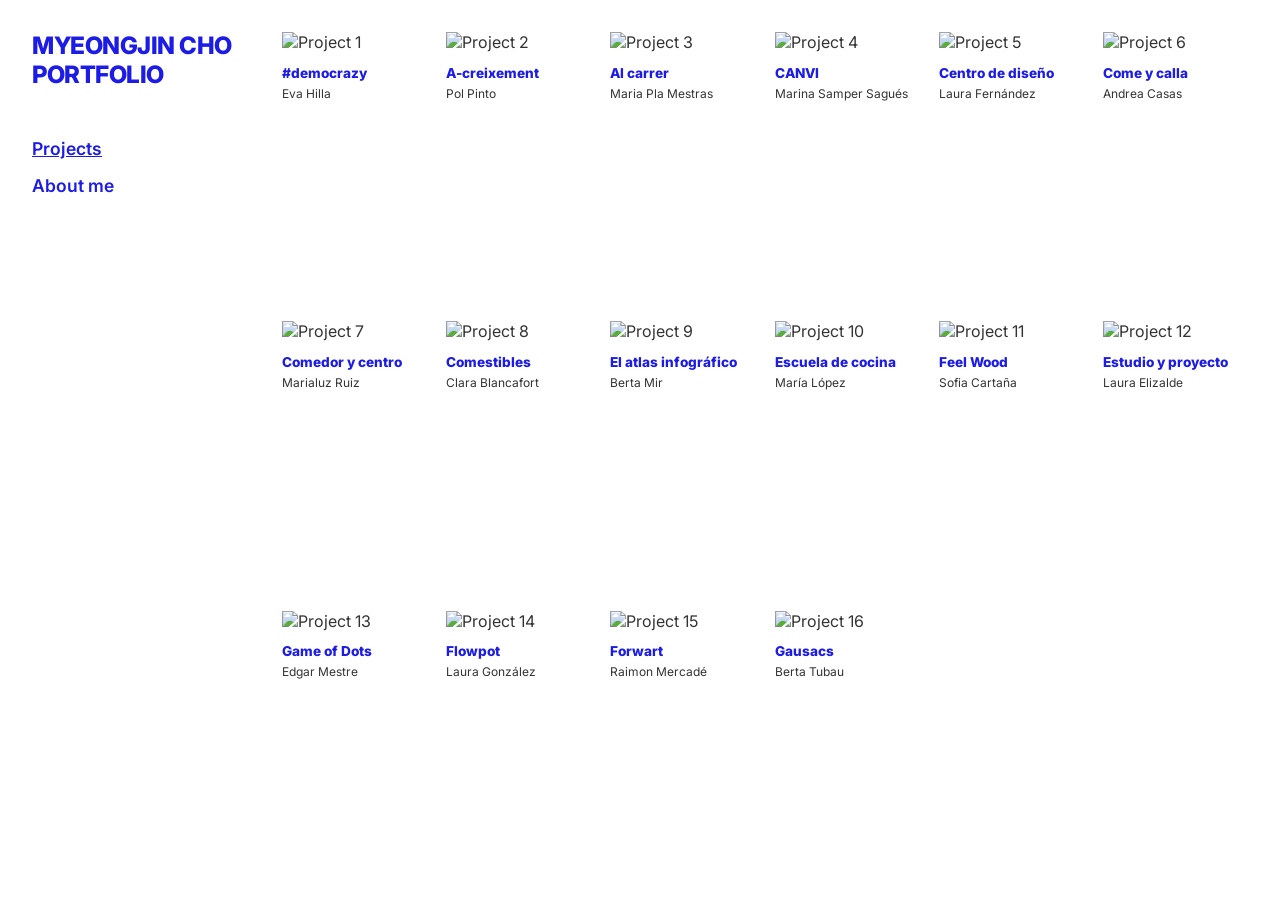
==== index.html @ 933371d0 "Initial commit" ====
<!DOCTYPE html>
<html lang="en">
<head>
  <meta charset="UTF-8">
  <meta name="viewport" content="width=device-width, initial-scale=1.0">
  <title>Myeongjin Cho Portfolio</title>
  <link rel="stylesheet" href="style.css">
  <link href="https://fonts.googleapis.com/css2?family=Inter:wght@400;600;800&display=swap" rel="stylesheet">
</head>
<body>
  <div class="container">
    <aside class="sidebar">
      <h1 class="logo">Myeongjin Cho<br>Portfolio</h1>
      <nav class="nav-menu">
        <a href="#" class="nav-link active">Projects</a>
        <a href="#" class="nav-link">About me</a>
      </nav>
    </aside>

    <main class="gallery">
      <!-- Generate some dummy grid items -->
      <div class="grid-item"><img src="https://picsum.photos/id/1015/300/400" alt="Project 1"><p class="project-title">#democrazy</p><p class="project-author">Eva Hilla</p></div>
      <div class="grid-item"><img src="https://picsum.photos/id/1016/300/300" alt="Project 2"><p class="project-title">A-creixement</p><p class="project-author">Pol Pinto</p></div>
      <div class="grid-item"><img src="https://picsum.photos/id/1025/300/250" alt="Project 3"><p class="project-title">Al carrer</p><p class="project-author">Maria Pla Mestras</p></div>
      <div class="grid-item"><img src="https://picsum.photos/id/1027/300/450" alt="Project 4"><p class="project-title">CANVI</p><p class="project-author">Marina Samper Sagués</p></div>
      <div class="grid-item"><img src="https://picsum.photos/id/103/300/200" alt="Project 5"><p class="project-title">Centro de diseño</p><p class="project-author">Laura Fernández</p></div>
      <div class="grid-item"><img src="https://picsum.photos/id/1035/300/300" alt="Project 6"><p class="project-title">Come y calla</p><p class="project-author">Andrea Casas</p></div>
      <div class="grid-item"><img src="https://picsum.photos/id/1039/300/350" alt="Project 7"><p class="project-title">Comedor y centro</p><p class="project-author">Marialuz Ruiz</p></div>
      <div class="grid-item"><img src="https://picsum.photos/id/1043/300/250" alt="Project 8"><p class="project-title">Comestibles</p><p class="project-author">Clara Blancafort</p></div>
      <div class="grid-item"><img src="https://picsum.photos/id/1044/300/500" alt="Project 9"><p class="project-title">El atlas infográfico</p><p class="project-author">Berta Mir</p></div>
      <div class="grid-item"><img src="https://picsum.photos/id/1047/300/300" alt="Project 10"><p class="project-title">Escuela de cocina</p><p class="project-author">María López</p></div>
      <div class="grid-item"><img src="https://picsum.photos/id/1048/300/400" alt="Project 11"><p class="project-title">Feel Wood</p><p class="project-author">Sofia Cartaña</p></div>
      <div class="grid-item"><img src="https://picsum.photos/id/1053/300/300" alt="Project 12"><p class="project-title">Estudio y proyecto</p><p class="project-author">Laura Elizalde</p></div>
      <div class="grid-item"><img src="https://picsum.photos/id/1058/300/350" alt="Project 13"><p class="project-title">Game of Dots</p><p class="project-author">Edgar Mestre</p></div>
      <div class="grid-item"><img src="https://picsum.photos/id/1062/300/200" alt="Project 14"><p class="project-title">Flowpot</p><p class="project-author">Laura González</p></div>
      <div class="grid-item"><img src="https://picsum.photos/id/1066/300/450" alt="Project 15"><p class="project-title">Forwart</p><p class="project-author">Raimon Mercadé</p></div>
      <div class="grid-item"><img src="https://picsum.photos/id/1074/300/300" alt="Project 16"><p class="project-title">Gausacs</p><p class="project-author">Berta Tubau</p></div>
    </main>
  </div>
  <script src="script.js"></script>
</body>
</html>
---- style.css ----
:root {
  --primary-blue: #1C1CE6;
  /* Bold blue color from reference */
  --bg-white: #FFFFFF;
  --text-dark: #333333;
}

* {
  box-sizing: border-box;
  margin: 0;
  padding: 0;
}

body {
  font-family: 'Inter', -apple-system, BlinkMacSystemFont, "Segoe UI", Roboto, Helvetica, Arial, sans-serif;
  background-color: var(--bg-white);
  color: var(--text-dark);
}

.container {
  display: flex;
  min-height: 100vh;
  padding: 2rem;
  max-width: 1400px;
  margin: 0 auto;
}

/* Sidebar */
.sidebar {
  width: 250px;
  flex-shrink: 0;
  position: sticky;
  top: 2rem;
  height: max-content;
  padding-right: 2rem;
}

.logo {
  color: var(--primary-blue);
  font-size: 1.5rem;
  font-weight: 800;
  line-height: 1.2;
  margin-bottom: 3rem;
  text-transform: uppercase;
  letter-spacing: -0.5px;
}

.nav-menu {
  display: flex;
  flex-direction: column;
  gap: 1rem;
}

.nav-link {
  text-decoration: none;
  color: var(--primary-blue);
  font-size: 1.1rem;
  font-weight: 600;
  transition: opacity 0.2s;
}

.nav-link:hover {
  opacity: 0.7;
}

.nav-link.active {
  text-decoration: underline;
}

/* Gallery Grid */
.gallery {
  flex-grow: 1;
  display: grid;
  grid-template-columns: repeat(auto-fill, minmax(130px, 1fr));
  gap: 2rem 1.2rem;
  align-items: start;
}

.grid-item {
  display: flex;
  flex-direction: column;
}

.grid-item img {
  width: 100%;
  height: auto;
  object-fit: contain;
  margin-bottom: 0.8rem;
  transition: transform 0.2s ease;
}

.grid-item img:hover {
  transform: translateY(-5px);
}

.project-title {
  color: var(--primary-blue);
  font-weight: 800;
  font-size: 0.85rem;
  line-height: 1.3;
  margin-bottom: 0.2rem;
}

.project-author {
  color: var(--text-dark);
  font-size: 0.75rem;
  font-weight: 400;
}

/* Responsive adjustments */
@media (max-width: 768px) {
  .container {
    flex-direction: column;
  }

  .sidebar {
    width: 100%;
    position: static;
    margin-bottom: 2rem;
  }
}
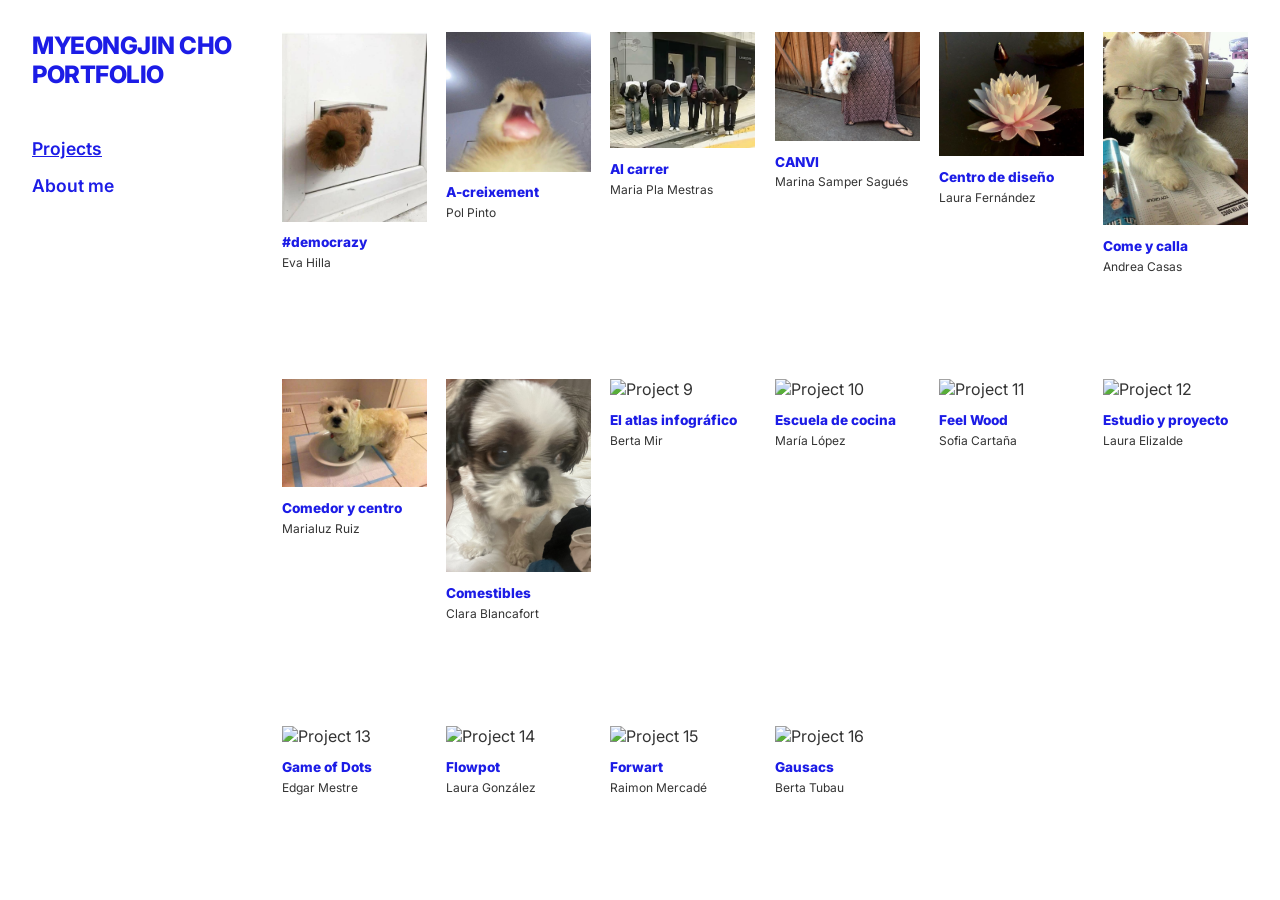
==== commit 67bd6fc6: "change sources" ====
--- a/index.html
+++ b/index.html
@@ -1,5 +1,6 @@
 <!DOCTYPE html>
 <html lang="en">
+
 <head>
   <meta charset="UTF-8">
   <meta name="viewport" content="width=device-width, initial-scale=1.0">
@@ -7,6 +8,7 @@
   <link rel="stylesheet" href="style.css">
   <link href="https://fonts.googleapis.com/css2?family=Inter:wght@400;600;800&display=swap" rel="stylesheet">
 </head>
+
 <body>
   <div class="container">
     <aside class="sidebar">
@@ -19,24 +21,73 @@
 
     <main class="gallery">
       <!-- Generate some dummy grid items -->
-      <div class="grid-item"><img src="https://picsum.photos/id/1015/300/400" alt="Project 1"><p class="project-title">#democrazy</p><p class="project-author">Eva Hilla</p></div>
-      <div class="grid-item"><img src="https://picsum.photos/id/1016/300/300" alt="Project 2"><p class="project-title">A-creixement</p><p class="project-author">Pol Pinto</p></div>
-      <div class="grid-item"><img src="https://picsum.photos/id/1025/300/250" alt="Project 3"><p class="project-title">Al carrer</p><p class="project-author">Maria Pla Mestras</p></div>
-      <div class="grid-item"><img src="https://picsum.photos/id/1027/300/450" alt="Project 4"><p class="project-title">CANVI</p><p class="project-author">Marina Samper Sagués</p></div>
-      <div class="grid-item"><img src="https://picsum.photos/id/103/300/200" alt="Project 5"><p class="project-title">Centro de diseño</p><p class="project-author">Laura Fernández</p></div>
-      <div class="grid-item"><img src="https://picsum.photos/id/1035/300/300" alt="Project 6"><p class="project-title">Come y calla</p><p class="project-author">Andrea Casas</p></div>
-      <div class="grid-item"><img src="https://picsum.photos/id/1039/300/350" alt="Project 7"><p class="project-title">Comedor y centro</p><p class="project-author">Marialuz Ruiz</p></div>
-      <div class="grid-item"><img src="https://picsum.photos/id/1043/300/250" alt="Project 8"><p class="project-title">Comestibles</p><p class="project-author">Clara Blancafort</p></div>
-      <div class="grid-item"><img src="https://picsum.photos/id/1044/300/500" alt="Project 9"><p class="project-title">El atlas infográfico</p><p class="project-author">Berta Mir</p></div>
-      <div class="grid-item"><img src="https://picsum.photos/id/1047/300/300" alt="Project 10"><p class="project-title">Escuela de cocina</p><p class="project-author">María López</p></div>
-      <div class="grid-item"><img src="https://picsum.photos/id/1048/300/400" alt="Project 11"><p class="project-title">Feel Wood</p><p class="project-author">Sofia Cartaña</p></div>
-      <div class="grid-item"><img src="https://picsum.photos/id/1053/300/300" alt="Project 12"><p class="project-title">Estudio y proyecto</p><p class="project-author">Laura Elizalde</p></div>
-      <div class="grid-item"><img src="https://picsum.photos/id/1058/300/350" alt="Project 13"><p class="project-title">Game of Dots</p><p class="project-author">Edgar Mestre</p></div>
-      <div class="grid-item"><img src="https://picsum.photos/id/1062/300/200" alt="Project 14"><p class="project-title">Flowpot</p><p class="project-author">Laura González</p></div>
-      <div class="grid-item"><img src="https://picsum.photos/id/1066/300/450" alt="Project 15"><p class="project-title">Forwart</p><p class="project-author">Raimon Mercadé</p></div>
-      <div class="grid-item"><img src="https://picsum.photos/id/1074/300/300" alt="Project 16"><p class="project-title">Gausacs</p><p class="project-author">Berta Tubau</p></div>
+      <div class="grid-item"><img src="sources/pic1.jpeg" alt="Project 1">
+        <p class="project-title">#democrazy</p>
+        <p class="project-author">Eva Hilla</p>
+      </div>
+      <div class="grid-item"><img src="sources/pic2.jpeg" alt="Project 2">
+        <p class="project-title">A-creixement</p>
+        <p class="project-author">Pol Pinto</p>
+      </div>
+      <div class="grid-item"><img src="sources/pic3.jpeg" alt="Project 3">
+        <p class="project-title">Al carrer</p>
+        <p class="project-author">Maria Pla Mestras</p>
+      </div>
+      <div class="grid-item"><img src="sources/pic4.jpeg" alt="Project 4">
+        <p class="project-title">CANVI</p>
+        <p class="project-author">Marina Samper Sagués</p>
+      </div>
+      <div class="grid-item"><img src="sources/pic5.jpeg" alt="Project 5">
+        <p class="project-title">Centro de diseño</p>
+        <p class="project-author">Laura Fernández</p>
+      </div>
+      <div class="grid-item"><img src="sources/pic6.jpeg" alt="Project 6">
+        <p class="project-title">Come y calla</p>
+        <p class="project-author">Andrea Casas</p>
+      </div>
+      <div class="grid-item"><img src="sources/pic7.jpeg" alt="Project 7">
+        <p class="project-title">Comedor y centro</p>
+        <p class="project-author">Marialuz Ruiz</p>
+      </div>
+      <div class="grid-item"><img src="sources/pic8.jpeg" alt="Project 8">
+        <p class="project-title">Comestibles</p>
+        <p class="project-author">Clara Blancafort</p>
+      </div>
+      <div class="grid-item"><img src="https://picsum.photos/id/1044/300/500" alt="Project 9">
+        <p class="project-title">El atlas infográfico</p>
+        <p class="project-author">Berta Mir</p>
+      </div>
+      <div class="grid-item"><img src="https://picsum.photos/id/1047/300/300" alt="Project 10">
+        <p class="project-title">Escuela de cocina</p>
+        <p class="project-author">María López</p>
+      </div>
+      <div class="grid-item"><img src="https://picsum.photos/id/1048/300/400" alt="Project 11">
+        <p class="project-title">Feel Wood</p>
+        <p class="project-author">Sofia Cartaña</p>
+      </div>
+      <div class="grid-item"><img src="https://picsum.photos/id/1053/300/300" alt="Project 12">
+        <p class="project-title">Estudio y proyecto</p>
+        <p class="project-author">Laura Elizalde</p>
+      </div>
+      <div class="grid-item"><img src="https://picsum.photos/id/1058/300/350" alt="Project 13">
+        <p class="project-title">Game of Dots</p>
+        <p class="project-author">Edgar Mestre</p>
+      </div>
+      <div class="grid-item"><img src="https://picsum.photos/id/1062/300/200" alt="Project 14">
+        <p class="project-title">Flowpot</p>
+        <p class="project-author">Laura González</p>
+      </div>
+      <div class="grid-item"><img src="https://picsum.photos/id/1066/300/450" alt="Project 15">
+        <p class="project-title">Forwart</p>
+        <p class="project-author">Raimon Mercadé</p>
+      </div>
+      <div class="grid-item"><img src="https://picsum.photos/id/1074/300/300" alt="Project 16">
+        <p class="project-title">Gausacs</p>
+        <p class="project-author">Berta Tubau</p>
+      </div>
     </main>
   </div>
   <script src="script.js"></script>
 </body>
-</html>
+
+</html>
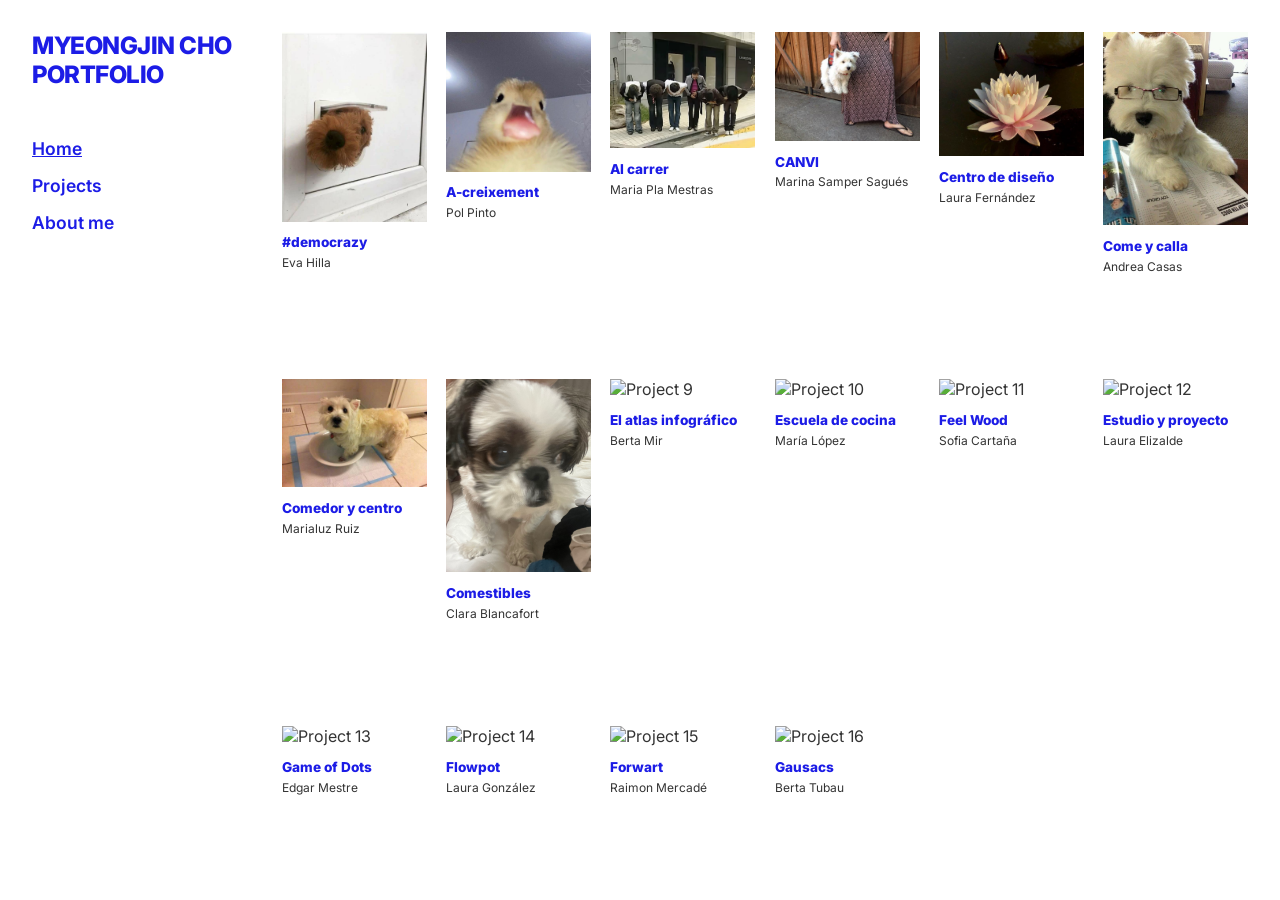
==== commit 1b5d98bf: "change category" ====
--- a/index.html
+++ b/index.html
@@ -14,8 +14,9 @@
     <aside class="sidebar">
       <h1 class="logo">Myeongjin Cho<br>Portfolio</h1>
       <nav class="nav-menu">
-        <a href="#" class="nav-link active">Projects</a>
-        <a href="#" class="nav-link">About me</a>
+        <a href="index.html" class="nav-link active">Home</a>
+        <a href="projects.html" class="nav-link">Projects</a>
+        <a href="about.html" class="nav-link">About me</a>
       </nav>
     </aside>
 
--- a/style.css
+++ b/style.css
@@ -67,9 +67,12 @@
   text-decoration: underline;
 }
 
-/* Gallery Grid */
+/* Gallery Grid and Content */
+.gallery, .content {
+  flex-grow: 1;
+}
+
 .gallery {
-  flex-grow: 1;
   display: grid;
   grid-template-columns: repeat(auto-fill, minmax(130px, 1fr));
   gap: 2rem 1.2rem;
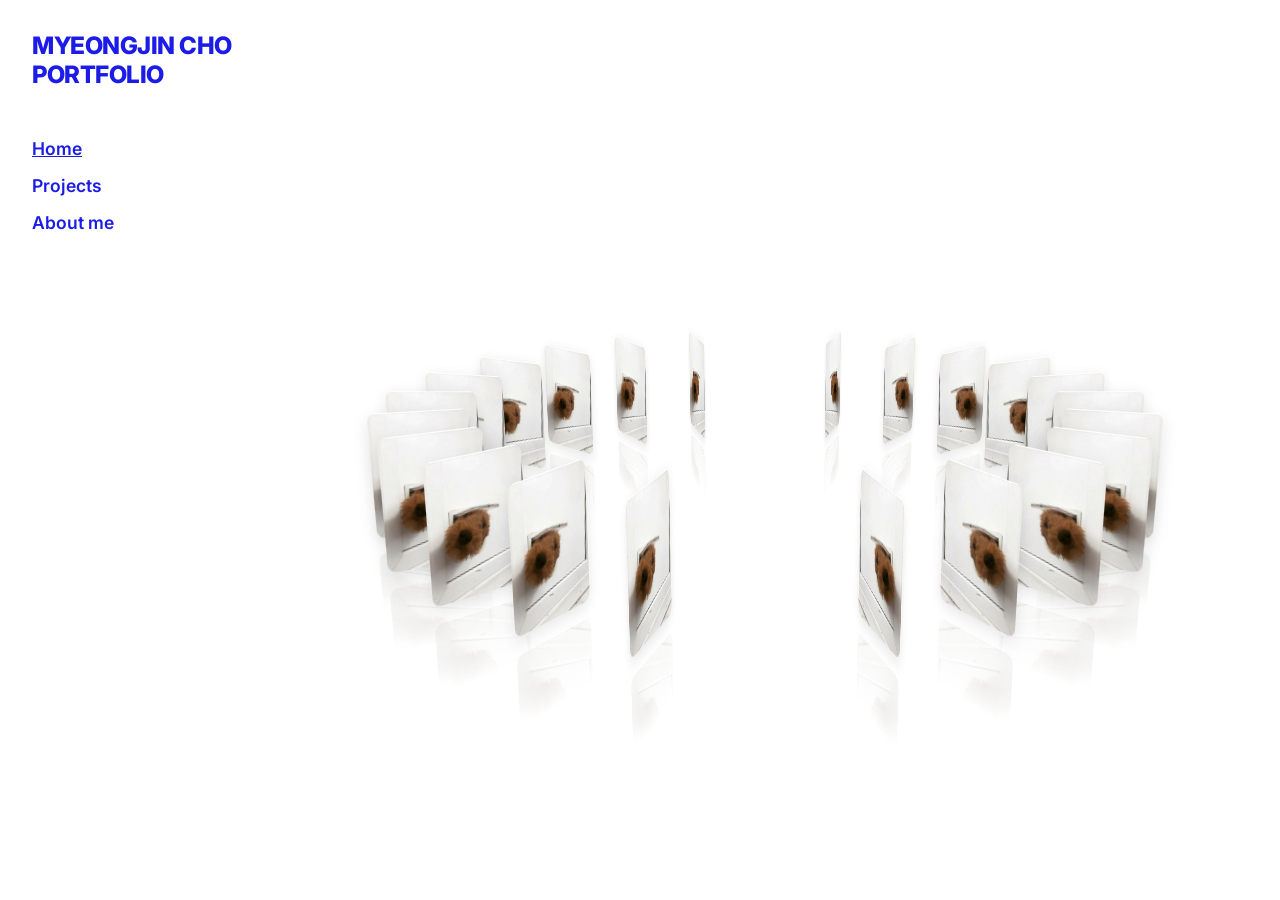
==== commit 32d6acd2: "change home" ====
--- a/index.html
+++ b/index.html
@@ -20,71 +20,35 @@
       </nav>
     </aside>
 
-    <main class="gallery">
-      <!-- Generate some dummy grid items -->
-      <div class="grid-item"><img src="sources/pic1.jpeg" alt="Project 1">
-        <p class="project-title">#democrazy</p>
-        <p class="project-author">Eva Hilla</p>
-      </div>
-      <div class="grid-item"><img src="sources/pic2.jpeg" alt="Project 2">
-        <p class="project-title">A-creixement</p>
-        <p class="project-author">Pol Pinto</p>
-      </div>
-      <div class="grid-item"><img src="sources/pic3.jpeg" alt="Project 3">
-        <p class="project-title">Al carrer</p>
-        <p class="project-author">Maria Pla Mestras</p>
-      </div>
-      <div class="grid-item"><img src="sources/pic4.jpeg" alt="Project 4">
-        <p class="project-title">CANVI</p>
-        <p class="project-author">Marina Samper Sagués</p>
-      </div>
-      <div class="grid-item"><img src="sources/pic5.jpeg" alt="Project 5">
-        <p class="project-title">Centro de diseño</p>
-        <p class="project-author">Laura Fernández</p>
-      </div>
-      <div class="grid-item"><img src="sources/pic6.jpeg" alt="Project 6">
-        <p class="project-title">Come y calla</p>
-        <p class="project-author">Andrea Casas</p>
-      </div>
-      <div class="grid-item"><img src="sources/pic7.jpeg" alt="Project 7">
-        <p class="project-title">Comedor y centro</p>
-        <p class="project-author">Marialuz Ruiz</p>
-      </div>
-      <div class="grid-item"><img src="sources/pic8.jpeg" alt="Project 8">
-        <p class="project-title">Comestibles</p>
-        <p class="project-author">Clara Blancafort</p>
-      </div>
-      <div class="grid-item"><img src="https://picsum.photos/id/1044/300/500" alt="Project 9">
-        <p class="project-title">El atlas infográfico</p>
-        <p class="project-author">Berta Mir</p>
-      </div>
-      <div class="grid-item"><img src="https://picsum.photos/id/1047/300/300" alt="Project 10">
-        <p class="project-title">Escuela de cocina</p>
-        <p class="project-author">María López</p>
-      </div>
-      <div class="grid-item"><img src="https://picsum.photos/id/1048/300/400" alt="Project 11">
-        <p class="project-title">Feel Wood</p>
-        <p class="project-author">Sofia Cartaña</p>
-      </div>
-      <div class="grid-item"><img src="https://picsum.photos/id/1053/300/300" alt="Project 12">
-        <p class="project-title">Estudio y proyecto</p>
-        <p class="project-author">Laura Elizalde</p>
-      </div>
-      <div class="grid-item"><img src="https://picsum.photos/id/1058/300/350" alt="Project 13">
-        <p class="project-title">Game of Dots</p>
-        <p class="project-author">Edgar Mestre</p>
-      </div>
-      <div class="grid-item"><img src="https://picsum.photos/id/1062/300/200" alt="Project 14">
-        <p class="project-title">Flowpot</p>
-        <p class="project-author">Laura González</p>
-      </div>
-      <div class="grid-item"><img src="https://picsum.photos/id/1066/300/450" alt="Project 15">
-        <p class="project-title">Forwart</p>
-        <p class="project-author">Raimon Mercadé</p>
-      </div>
-      <div class="grid-item"><img src="https://picsum.photos/id/1074/300/300" alt="Project 16">
-        <p class="project-title">Gausacs</p>
-        <p class="project-author">Berta Tubau</p>
+    <main class="content">
+      <div class="scene">
+        <div class="ring" id="ring">
+          <!-- 24 items for a smooth circle -->
+          <div class="ring-item" style="--i: 0;"><img src="sources/pic1.jpeg" alt="Item"></div>
+          <div class="ring-item" style="--i: 1;"><img src="sources/pic1.jpeg" alt="Item"></div>
+          <div class="ring-item" style="--i: 2;"><img src="sources/pic1.jpeg" alt="Item"></div>
+          <div class="ring-item" style="--i: 3;"><img src="sources/pic1.jpeg" alt="Item"></div>
+          <div class="ring-item" style="--i: 4;"><img src="sources/pic1.jpeg" alt="Item"></div>
+          <div class="ring-item" style="--i: 5;"><img src="sources/pic1.jpeg" alt="Item"></div>
+          <div class="ring-item" style="--i: 6;"><img src="sources/pic1.jpeg" alt="Item"></div>
+          <div class="ring-item" style="--i: 7;"><img src="sources/pic1.jpeg" alt="Item"></div>
+          <div class="ring-item" style="--i: 8;"><img src="sources/pic1.jpeg" alt="Item"></div>
+          <div class="ring-item" style="--i: 9;"><img src="sources/pic1.jpeg" alt="Item"></div>
+          <div class="ring-item" style="--i: 10;"><img src="sources/pic1.jpeg" alt="Item"></div>
+          <div class="ring-item" style="--i: 11;"><img src="sources/pic1.jpeg" alt="Item"></div>
+          <div class="ring-item" style="--i: 12;"><img src="sources/pic1.jpeg" alt="Item"></div>
+          <div class="ring-item" style="--i: 13;"><img src="sources/pic1.jpeg" alt="Item"></div>
+          <div class="ring-item" style="--i: 14;"><img src="sources/pic1.jpeg" alt="Item"></div>
+          <div class="ring-item" style="--i: 15;"><img src="sources/pic1.jpeg" alt="Item"></div>
+          <div class="ring-item" style="--i: 16;"><img src="sources/pic1.jpeg" alt="Item"></div>
+          <div class="ring-item" style="--i: 17;"><img src="sources/pic1.jpeg" alt="Item"></div>
+          <div class="ring-item" style="--i: 18;"><img src="sources/pic1.jpeg" alt="Item"></div>
+          <div class="ring-item" style="--i: 19;"><img src="sources/pic1.jpeg" alt="Item"></div>
+          <div class="ring-item" style="--i: 20;"><img src="sources/pic1.jpeg" alt="Item"></div>
+          <div class="ring-item" style="--i: 21;"><img src="sources/pic1.jpeg" alt="Item"></div>
+          <div class="ring-item" style="--i: 22;"><img src="sources/pic1.jpeg" alt="Item"></div>
+          <div class="ring-item" style="--i: 23;"><img src="sources/pic1.jpeg" alt="Item"></div>
+        </div>
       </div>
     </main>
   </div>
--- a/style.css
+++ b/style.css
@@ -68,7 +68,8 @@
 }
 
 /* Gallery Grid and Content */
-.gallery, .content {
+.gallery,
+.content {
   flex-grow: 1;
 }
 
@@ -121,4 +122,44 @@
     position: static;
     margin-bottom: 2rem;
   }
+}
+
+/* 3D Ring Carousel */
+.scene {
+  width: 100%;
+  height: 100%;
+  min-height: 600px;
+  display: flex;
+  justify-content: center;
+  align-items: center;
+  perspective: 1200px;
+  overflow: hidden;
+}
+
+.ring {
+  position: relative;
+  width: 90px;
+  height: 120px;
+  transform-style: preserve-3d;
+  transform: rotateX(-15deg);
+  transition: transform 0.1s ease-out;
+}
+
+.ring-item {
+  position: absolute;
+  top: 0;
+  left: 0;
+  width: 100%;
+  height: 100%;
+  /* Radius reduced by 40%: 550px * 0.6 = 330px. Adding rotateY(90deg) to make them face sideways like books */
+  transform: rotateY(calc(var(--i) * 15deg)) translateZ(330px) rotateY(90deg);
+  -webkit-box-reflect: below 15px linear-gradient(transparent, transparent, rgba(0, 0, 0, 0.2));
+}
+
+.ring-item img {
+  width: 100%;
+  height: 100%;
+  object-fit: cover;
+  border-radius: 8px;
+  box-shadow: 0 4px 15px rgba(0, 0, 0, 0.1);
 }
